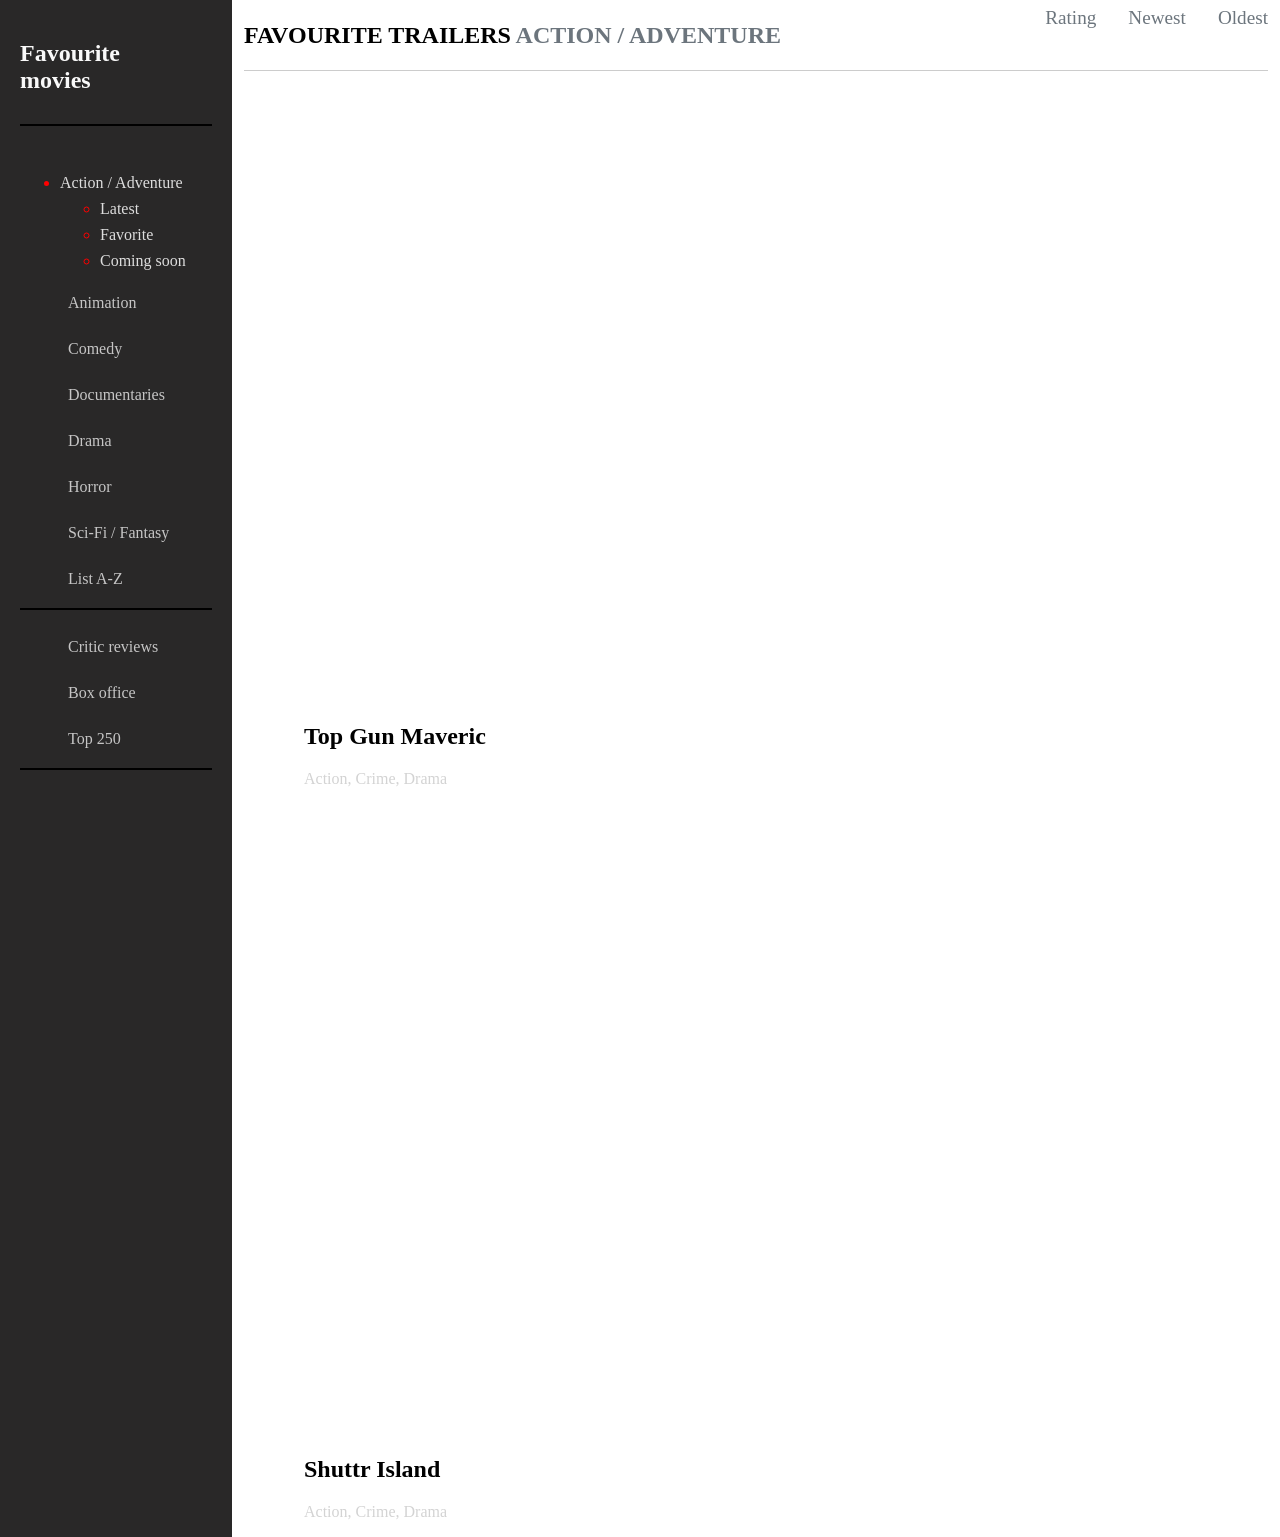
==== index.html @ a216748c "Add files via upload" ====
<!DOCTYPE html>
<html lang="en">

<head>
    <meta charset="UTF-8">
    <title>Favourite movies</title>
    <link rel="stylesheet" href="index.css">
</head>

<body>
    <aside id="aside">
        <h1>Favourite <br> movies</h1>
        <div id="listedMovies">
            <ul>
                <li>
                    <a href="#">Action / Adventure</a>
                    <ul>
                        <li><a href="#">Latest</a></li>
                        <li><a href="#">Favorite</a></li>
                        <li><a href="#">Coming soon</a></li>
                    </ul>
                </li>
            </ul>
        </div>
        <div id="genre" class="menu">
            <ul>
                <li><a href="#">Animation</a></li>
                <li><a href="#">Comedy</a></li>
                <li><a href="#">Documentaries</a></li>
                <li><a href="#">Drama</a></li>
                <li><a href="#">Horror</a></li>
                <li><a href="#">Sci-Fi / Fantasy</a></li>
                <li><a href="#">List A-Z</a></li>
            </ul>
        </div>
        <div id="extra" class="menu">
            <ul>
                <li><a href="#">Critic reviews</a></li>
                <li><a href="#">Box office</a></li>
                <li><a href="#">Top 250</a></li>
            </ul>
        </div>
    </aside>
    <main id="main">
        <section id="header">
            <div class="headerLeft">
                <h2>FAVOURITE TRAILERS <span>ACTION / ADVENTURE</span></h2>
            </div>
            <div class="headerRight">
                <a href="#">Rating</a>
                <a href="#">Newest</a>
                <a href="#">Oldest</a>
            </div>
        </section>
        <section>
            <div class="videoContainer">
                <iframe src="https://www.youtube.com/embed/IXbnzEHZDPg" title="The Dark Knight Trailer" frameborder="0"
                    allow="accelerometer; autoplay; clipboard-write; encrypted-media; gyroscope; picture-in-picture"
                    allowfullscreen>
                </iframe>
            </div>
            <div class="nameAndGenre">
                <h2>Top Gun Maveric</h2>
                <div class="pColor">
                    <p>Action, Crime, Drama</p>
                </div>
            </div>
        </section>
        <section>
            <div class="videoContainer">
                <iframe src="https://www.youtube.com/embed/v8yrZSkKxTA" title="The Dark Knight Trailer" frameborder="0"
                    allow="accelerometer; autoplay; clipboard-write; encrypted-media; gyroscope; picture-in-picture"
                    allowfullscreen>
                </iframe>
            </div>
            <div class="nameAndGenre">
                <h2>Shuttr Island</h2>
                <div class="pColor">
                    <p>Action, Crime, Drama</p>
                </div>
            </div>
        </section>
    </main>
</body>

</html>
---- index.css ----
body {
    margin: 0;
    min-height: 100vh;
    display: flex;
}

/* HEADER */

#header {
    height: 70px;
    display: flex;
    align-items: center;
    justify-content: space-between;
    border-bottom: 1px solid #ccc;
}

.headerLeft span {
    color: #6c757d;
}

.headerRight {
    display: flex;
    gap: 32px;
    align-items: flex-start;
    padding-bottom: 34px;
}

.headerRight a {
    text-decoration: none;
    color: #6c757d;
    font-size: larger;
    transition: color 0.2s;
}

.headerRight a:hover {
    color: #0d6efd;
}

/* SIDEBAR */

#aside {
    position: sticky;
    top: 0;
    width: 15%;
    padding: 20px;
    color: rgba(255, 255, 255, 0.973);
    background-color: rgb(41, 40, 40);
}

#aside a {
    text-decoration: none;
    color: rgba(255, 255, 255, 0.733);
}

#aside a:hover {
    color: white;
}

#aside>h1 {
    margin-bottom: 30px;
    border-bottom: 2px solid black;
    padding-bottom: 30px;
}

#genre,
#extra {
    border-bottom: 2px solid black;
    margin-bottom: 20px;
}

#aside li {
    margin-bottom: 12px;
}

/* RED DOT MENU */
#listedMovies {
    padding-top: 2px;
}

#listedMovies a {
    color: #ddd;
}

#listedMovies ul ul li {
    margin: 8px 0;
}

#listedMovies li::marker {
    color: red;
}

/* OTHER MENUS */

.menu ul {
    list-style: none;
    margin-bottom: 10px;
}

.menu li {
    padding: 8px;
}

.menu a {
    color: white;
}

/* MAIN */

#main {
    flex: 1;
    padding: 0 12px;
    display: flex;
    flex-direction: column;
    gap: 32px;
}

.nameAndGenre {
    padding-left: 60px;
}

.pColor {
    color: lightgray;
}

/* VIDEO CONTAINER */

.videoContainer {
    width: 95%;
    max-width: 100%;
    height: 600px;
    margin: 0 auto;
}

.videoContainer iframe {
    top: 0;
    left: 0;
    width: 100%;
    height: 100%;
}
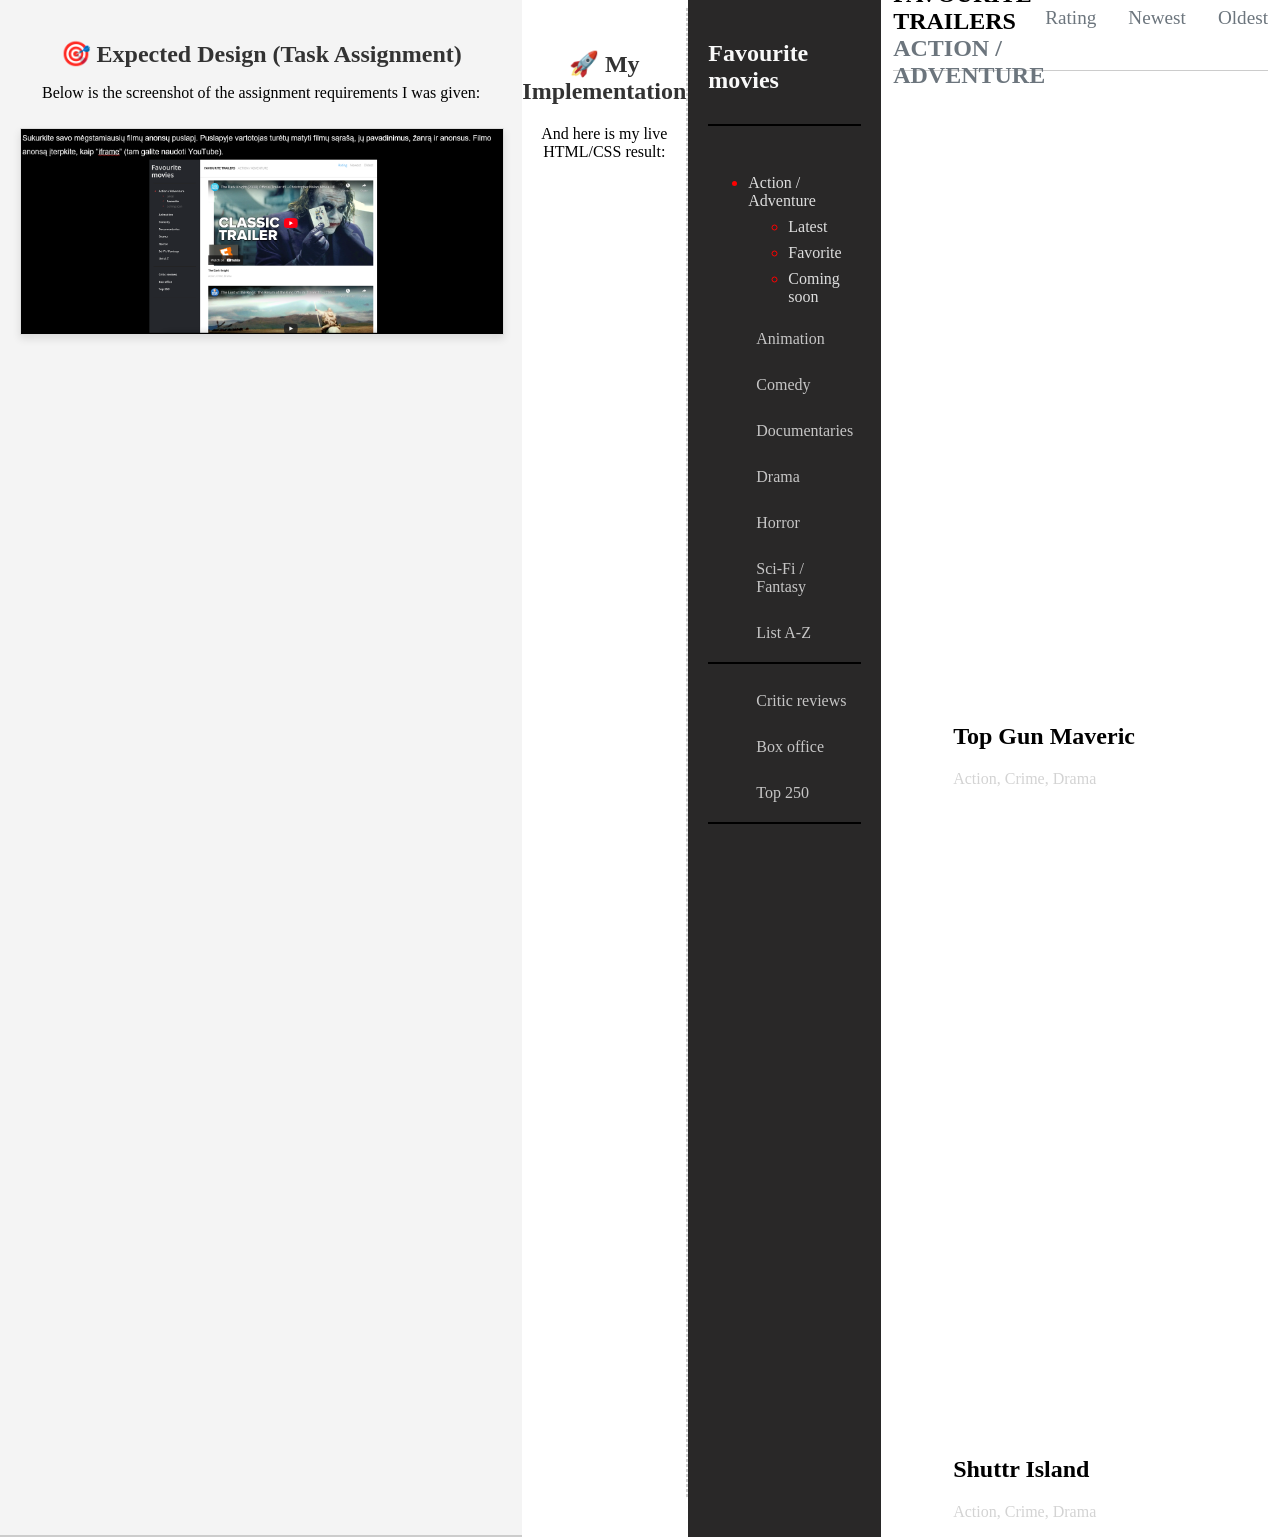
==== commit 4ab19036: "Update index.html" ====
--- a/index.html
+++ b/index.html
@@ -8,6 +8,17 @@
 </head>
 
 <body>
+    <div style="text-align: center; background-color: #f4f4f4; padding: 20px; border-bottom: 2px solid #ccc;">
+    <h2 style="color: #333; margin-bottom: 10px;">🎯 Expected Design (Task Assignment)</h2>
+    <p>Below is the screenshot of the assignment requirements I was given:</p>
+    <img src="uzduotis.png" alt="Expected Result" style="max-width: 100%; height: auto; border: 1px solid #ddd; box-shadow: 0 4px 8px rgba(0,0,0,0.1); margin-top: 10px;">
+</div>
+
+<div style="text-align: center; margin: 30px 0;">
+    <h2 style="color: #333;">🚀 My Implementation</h2>
+    <p>And here is my live HTML/CSS result:</p>
+</div>
+<hr style="border: 1px dashed #ccc; margin-bottom: 40px;">
     <aside id="aside">
         <h1>Favourite <br> movies</h1>
         <div id="listedMovies">
@@ -83,4 +94,4 @@
     </main>
 </body>
 
-</html>+</html>
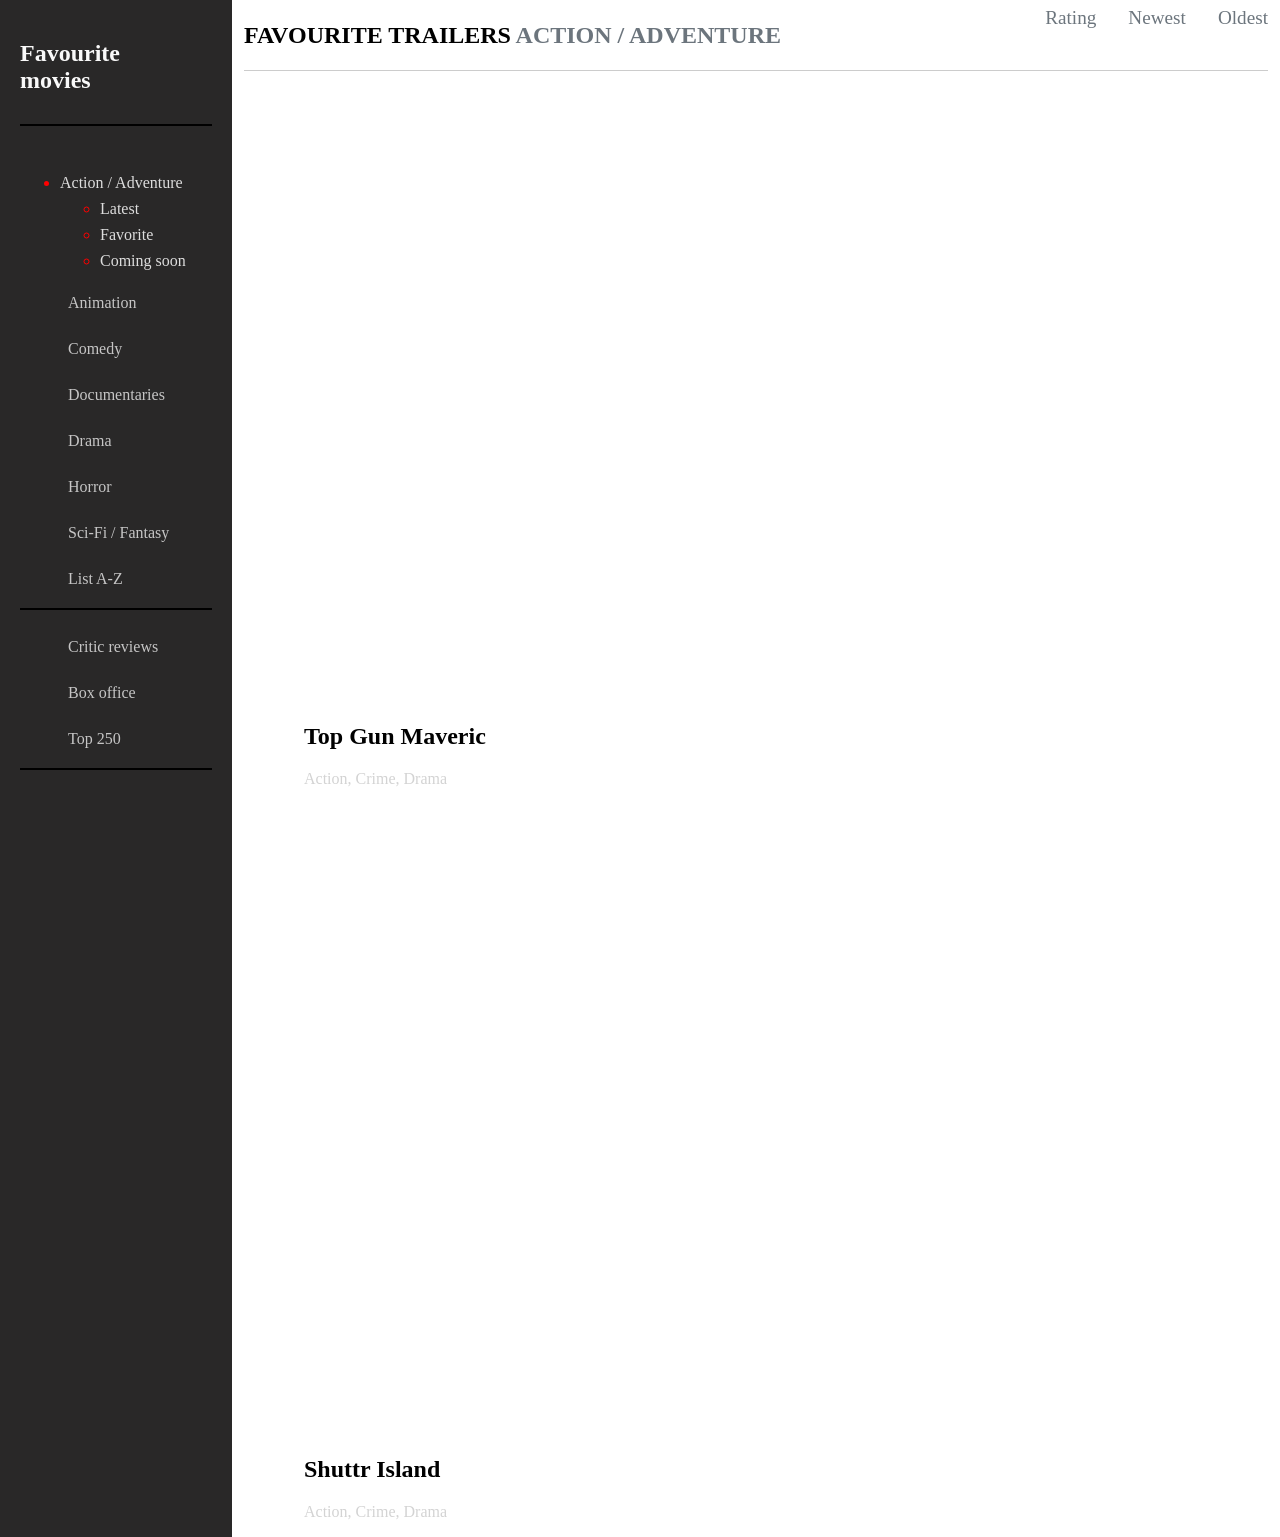
==== commit ab41f999: "Update index.html" ====
--- a/index.html
+++ b/index.html
@@ -8,17 +8,7 @@
 </head>
 
 <body>
-    <div style="text-align: center; background-color: #f4f4f4; padding: 20px; border-bottom: 2px solid #ccc;">
-    <h2 style="color: #333; margin-bottom: 10px;">🎯 Expected Design (Task Assignment)</h2>
-    <p>Below is the screenshot of the assignment requirements I was given:</p>
-    <img src="uzduotis.png" alt="Expected Result" style="max-width: 100%; height: auto; border: 1px solid #ddd; box-shadow: 0 4px 8px rgba(0,0,0,0.1); margin-top: 10px;">
-</div>
 
-<div style="text-align: center; margin: 30px 0;">
-    <h2 style="color: #333;">🚀 My Implementation</h2>
-    <p>And here is my live HTML/CSS result:</p>
-</div>
-<hr style="border: 1px dashed #ccc; margin-bottom: 40px;">
     <aside id="aside">
         <h1>Favourite <br> movies</h1>
         <div id="listedMovies">
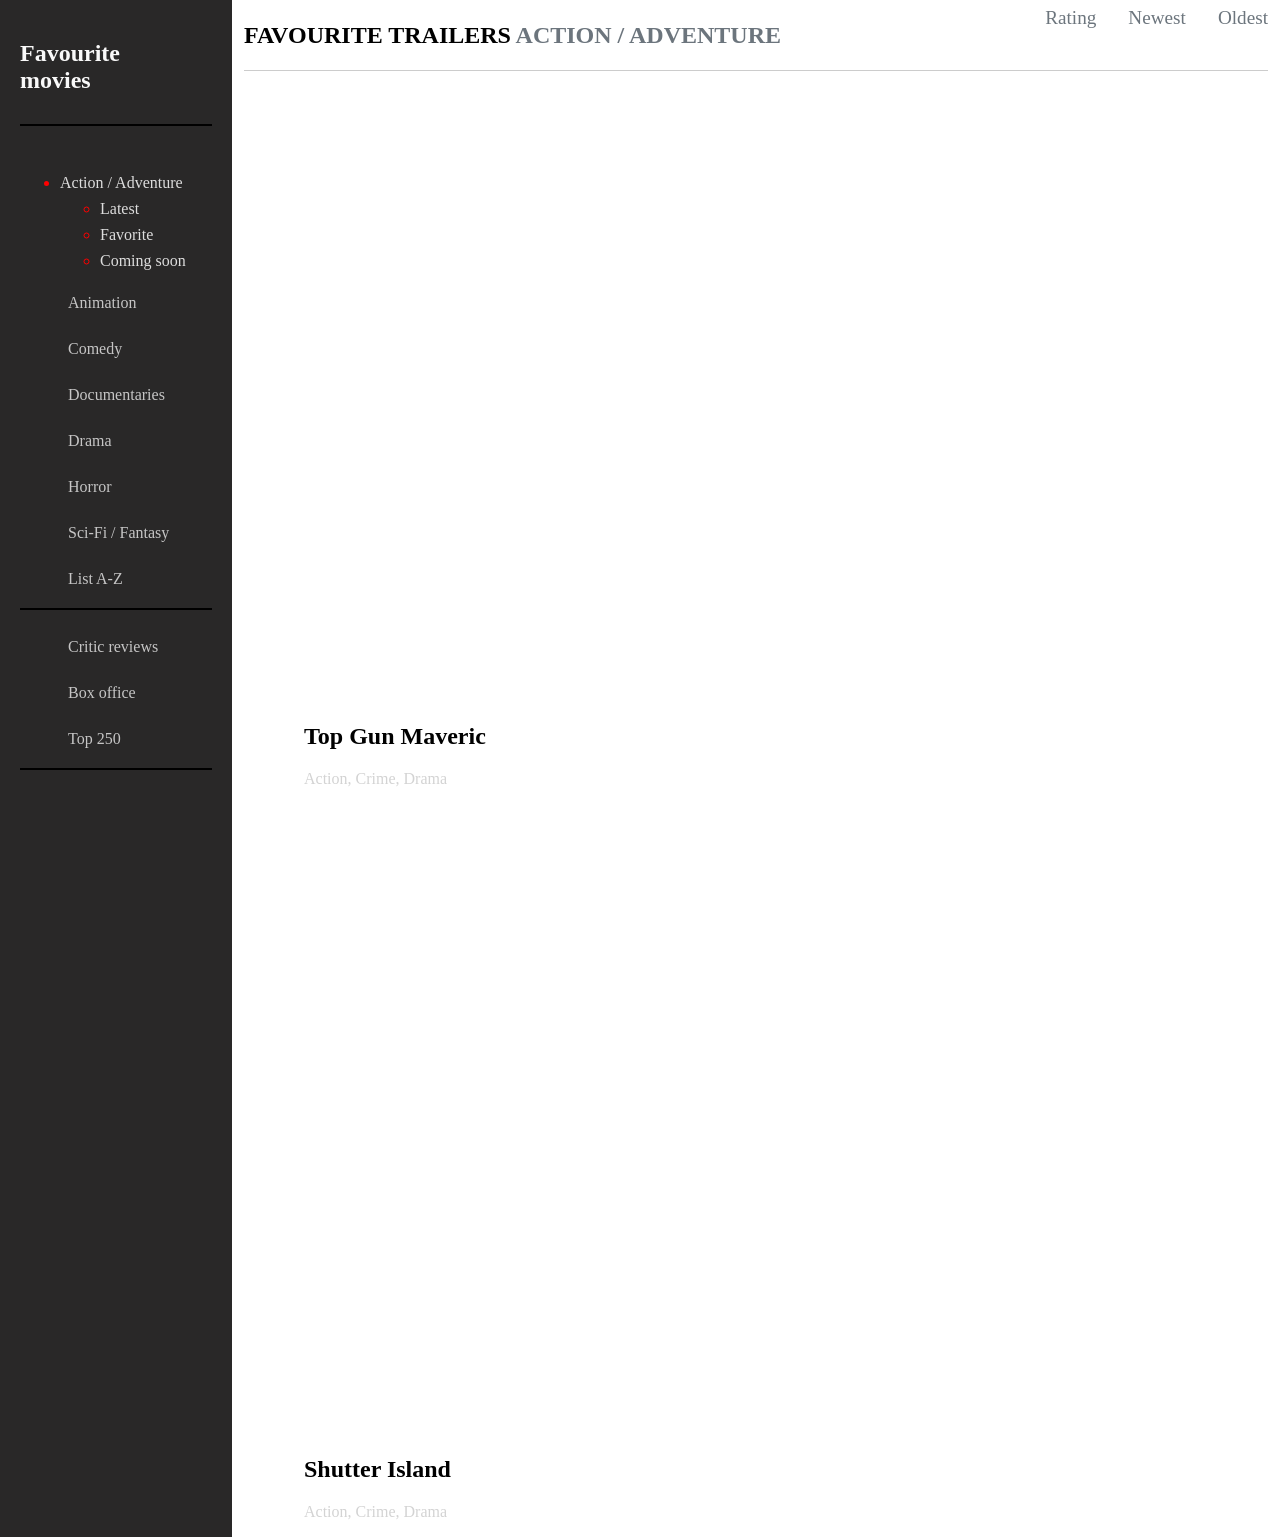
==== commit a7fa7287: "Update index.html" ====
--- a/index.html
+++ b/index.html
@@ -75,7 +75,7 @@
                 </iframe>
             </div>
             <div class="nameAndGenre">
-                <h2>Shuttr Island</h2>
+                <h2>Shutter Island</h2>
                 <div class="pColor">
                     <p>Action, Crime, Drama</p>
                 </div>
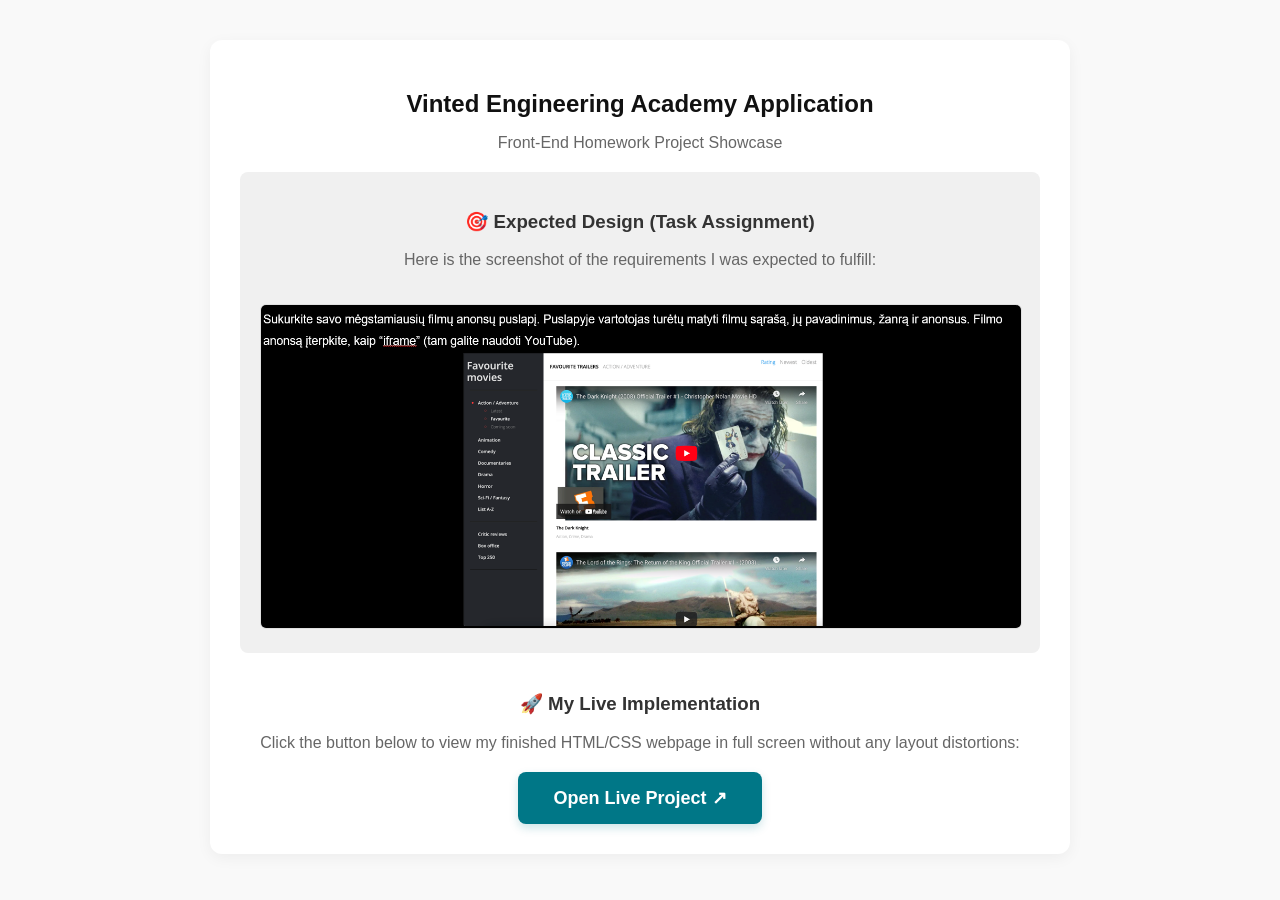
==== commit 12c96c07: "Create index.html" ====
--- a/index.html
+++ b/index.html
@@ -1,87 +1,83 @@
-<!DOCTYPE html>
-<html lang="en">
-
-<head>
-    <meta charset="UTF-8">
-    <title>Favourite movies</title>
-    <link rel="stylesheet" href="index.css">
-</head>
-
-<body>
-
-    <aside id="aside">
-        <h1>Favourite <br> movies</h1>
-        <div id="listedMovies">
-            <ul>
-                <li>
-                    <a href="#">Action / Adventure</a>
-                    <ul>
-                        <li><a href="#">Latest</a></li>
-                        <li><a href="#">Favorite</a></li>
-                        <li><a href="#">Coming soon</a></li>
-                    </ul>
-                </li>
-            </ul>
-        </div>
-        <div id="genre" class="menu">
-            <ul>
-                <li><a href="#">Animation</a></li>
-                <li><a href="#">Comedy</a></li>
-                <li><a href="#">Documentaries</a></li>
-                <li><a href="#">Drama</a></li>
-                <li><a href="#">Horror</a></li>
-                <li><a href="#">Sci-Fi / Fantasy</a></li>
-                <li><a href="#">List A-Z</a></li>
-            </ul>
-        </div>
-        <div id="extra" class="menu">
-            <ul>
-                <li><a href="#">Critic reviews</a></li>
-                <li><a href="#">Box office</a></li>
-                <li><a href="#">Top 250</a></li>
-            </ul>
-        </div>
-    </aside>
-    <main id="main">
-        <section id="header">
-            <div class="headerLeft">
-                <h2>FAVOURITE TRAILERS <span>ACTION / ADVENTURE</span></h2>
-            </div>
-            <div class="headerRight">
-                <a href="#">Rating</a>
-                <a href="#">Newest</a>
-                <a href="#">Oldest</a>
-            </div>
-        </section>
-        <section>
-            <div class="videoContainer">
-                <iframe src="https://www.youtube.com/embed/IXbnzEHZDPg" title="The Dark Knight Trailer" frameborder="0"
-                    allow="accelerometer; autoplay; clipboard-write; encrypted-media; gyroscope; picture-in-picture"
-                    allowfullscreen>
-                </iframe>
-            </div>
-            <div class="nameAndGenre">
-                <h2>Top Gun Maveric</h2>
-                <div class="pColor">
-                    <p>Action, Crime, Drama</p>
-                </div>
-            </div>
-        </section>
-        <section>
-            <div class="videoContainer">
-                <iframe src="https://www.youtube.com/embed/v8yrZSkKxTA" title="The Dark Knight Trailer" frameborder="0"
-                    allow="accelerometer; autoplay; clipboard-write; encrypted-media; gyroscope; picture-in-picture"
-                    allowfullscreen>
-                </iframe>
-            </div>
-            <div class="nameAndGenre">
-                <h2>Shutter Island</h2>
-                <div class="pColor">
-                    <p>Action, Crime, Drama</p>
-                </div>
-            </div>
-        </section>
-    </main>
-</body>
-
-</html>
+<!DOCTYPE html>
+<html lang="lt">
+<head>
+    <meta charset="UTF-8">
+    <meta name="viewport" content="width=device-width, initial-scale=1.0">
+    <title>Vinted Academy Application - Project Showcase</title>
+    <style>
+        body {
+            font-family: -apple-system, BlinkMacSystemFont, "Segoe UI", Roboto, Helvetica, Arial, sans-serif;
+            background-color: #f9f9f9;
+            color: #333;
+            margin: 0;
+            padding: 40px 20px;
+            display: flex;
+            flex-direction: column;
+            align-items: center;
+        }
+        .container {
+            max-width: 800px;
+            background: white;
+            padding: 30px;
+            border-radius: 12px;
+            box-shadow: 0 4px 15px rgba(0,0,0,0.05);
+            text-align: center;
+        }
+        h2 { color: #111; margin-bottom: 5px; }
+        p { color: #666; margin-bottom: 20px; }
+        .badge {
+            background-color: #f0f0f0;
+            padding: 20px;
+            border-radius: 8px;
+            margin-bottom: 30px;
+        }
+        .badge img {
+            max-width: 100%;
+            height: auto;
+            border: 1px solid #e0e0e0;
+            border-radius: 6px;
+            margin-top: 15px;
+        }
+        .btn {
+            display: inline-block;
+            background-color: #007787; /* Graži teal/mėlyna spalva */
+            color: white;
+            text-decoration: none;
+            padding: 15px 35px;
+            font-size: 18px;
+            font-weight: bold;
+            border-radius: 8px;
+            transition: background-color 0.2s ease, transform 0.1s ease;
+            box-shadow: 0 4px 10px rgba(0, 119, 135, 0.2);
+        }
+        .btn:hover {
+            background-color: #005f6c;
+            transform: translateY(-2px);
+        }
+        .btn:active {
+            transform: translateY(0);
+        }
+    </style>
+</head>
+<body>
+
+    <div class="container">
+        <h2>Vinted Engineering Academy Application</h2>
+        <p>Front-End Homework Project Showcase</p>
+
+        <div class="badge">
+            <h3>🎯 Expected Design (Task Assignment)</h3>
+            <p>Here is the screenshot of the requirements I was expected to fulfill:</p>
+            <img src="uzduotis.png" alt="Expected Result">
+        </div>
+
+        <div style="margin-top: 40px;">
+            <h3>🚀 My Live Implementation</h3>
+            <p>Click the button below to view my finished HTML/CSS webpage in full screen without any layout distortions:</p>
+            
+            <a href="projektas.html" target="_blank" class="btn">Open Live Project ↗</a>
+        </div>
+    </div>
+
+</body>
+</html>
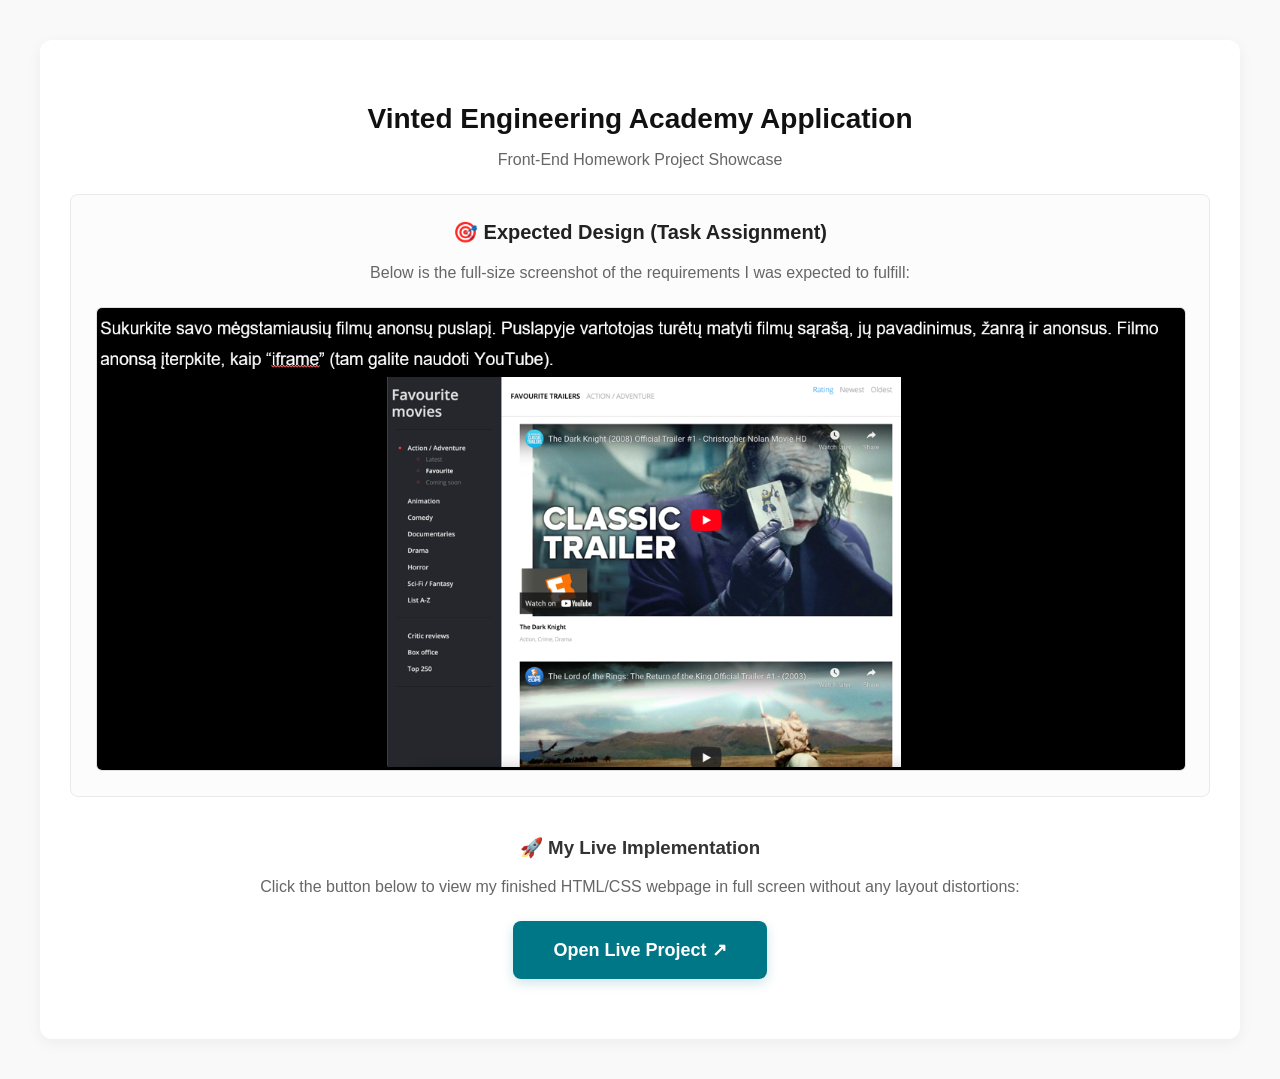
==== commit 29785d3d: "Update index.html" ====
--- a/index.html
+++ b/index.html
@@ -1,5 +1,5 @@
 <!DOCTYPE html>
-<html lang="lt">
+<html lang="en">
 <head>
     <meta charset="UTF-8">
     <meta name="viewport" content="width=device-width, initial-scale=1.0">
@@ -16,39 +16,57 @@
             align-items: center;
         }
         .container {
-            max-width: 800px;
+            width: 100%;
+            max-width: 1200px; /* Padidintas bendras plotis nuo 800px iki 1200px */
             background: white;
-            padding: 30px;
+            padding: 40px 30px;
             border-radius: 12px;
             box-shadow: 0 4px 15px rgba(0,0,0,0.05);
             text-align: center;
+            box-sizing: border-box;
         }
-        h2 { color: #111; margin-bottom: 5px; }
-        p { color: #666; margin-bottom: 20px; }
-        .badge {
-            background-color: #f0f0f0;
-            padding: 20px;
+        h2 { color: #111; margin-bottom: 5px; font-size: 28px; }
+        p { color: #666; margin-bottom: 25px; font-size: 16px; }
+        
+        /* Sekcija pritaikyta dideliam ir aiškiam vaizdui */
+        .showcase-box {
+            background-color: #fcfcfc;
+            padding: 25px;
+            border: 1px solid #eaeaea;
             border-radius: 8px;
-            margin-bottom: 30px;
+            margin-bottom: 40px;
         }
-        .badge img {
-            max-width: 100%;
+        .showcase-box h3 {
+            margin-top: 0;
+            font-size: 20px;
+            color: #222;
+        }
+        .image-wrapper {
+            width: 100%;
+            overflow-x: auto; /* Jei nuotrauka milžiniška, leis patogiai prasukti */
+            margin-top: 20px;
+            border-radius: 6px;
+            border: 1px solid #e0e0e0;
+            background: #fff;
+        }
+        .image-wrapper img {
+            display: block;
+            width: 100%; /* Priverčia nuotrauką išnaudoti visą naują platų konteinerį */
             height: auto;
-            border: 1px solid #e0e0e0;
-            border-radius: 6px;
-            margin-top: 15px;
+            object-fit: contain;
         }
+        
         .btn {
             display: inline-block;
-            background-color: #007787; /* Graži teal/mėlyna spalva */
+            background-color: #007787;
             color: white;
             text-decoration: none;
-            padding: 15px 35px;
+            padding: 18px 40px;
             font-size: 18px;
             font-weight: bold;
             border-radius: 8px;
             transition: background-color 0.2s ease, transform 0.1s ease;
-            box-shadow: 0 4px 10px rgba(0, 119, 135, 0.2);
+            box-shadow: 0 4px 12px rgba(0, 119, 135, 0.2);
         }
         .btn:hover {
             background-color: #005f6c;
@@ -65,17 +83,20 @@
         <h2>Vinted Engineering Academy Application</h2>
         <p>Front-End Homework Project Showcase</p>
 
-        <div class="badge">
+        <div class="showcase-box">
             <h3>🎯 Expected Design (Task Assignment)</h3>
-            <p>Here is the screenshot of the requirements I was expected to fulfill:</p>
-            <img src="uzduotis.png" alt="Expected Result">
+            <p>Below is the full-size screenshot of the requirements I was expected to fulfill:</p>
+            <div class="image-wrapper">
+                <img src="uzduotis.png" alt="Expected Result">
+            </div>
         </div>
 
-        <div style="margin-top: 40px;">
+        <div style="margin-top: 40px; margin-bottom: 20px;">
             <h3>🚀 My Live Implementation</h3>
             <p>Click the button below to view my finished HTML/CSS webpage in full screen without any layout distortions:</p>
             
-            <a href="projektas.html" target="_blank" class="btn">Open Live Project ↗</a>
+            <!-- Atnaujinta nuoroda į project.html -->
+            <a href="project.html" target="_blank" class="btn">Open Live Project ↗</a>
         </div>
     </div>
 
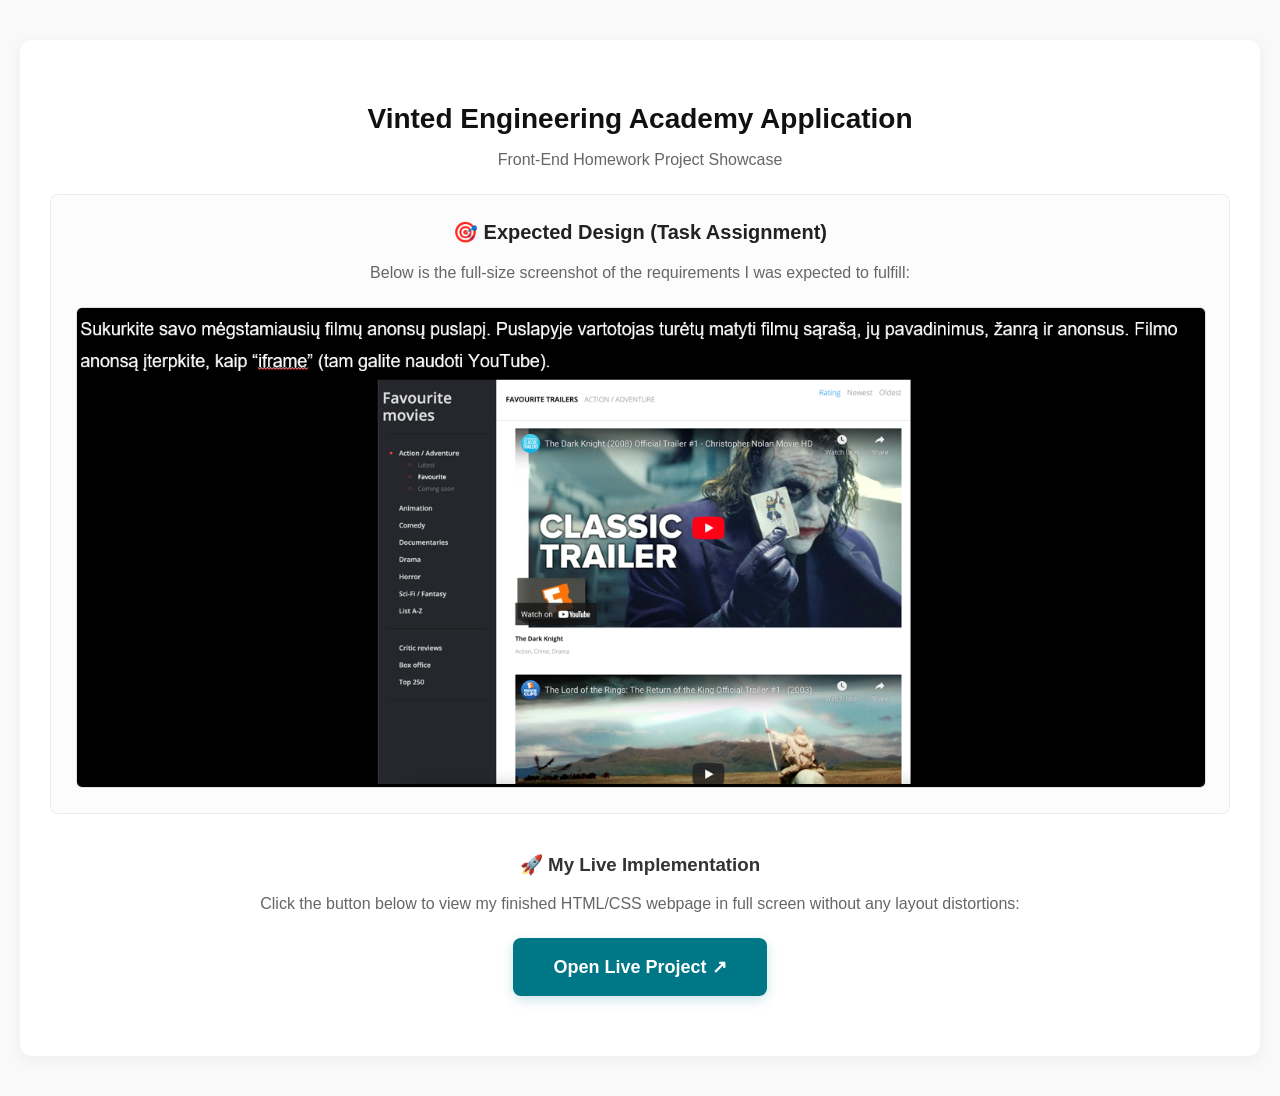
==== commit fd1bd577: "Update index.html" ====
--- a/index.html
+++ b/index.html
@@ -17,7 +17,7 @@
         }
         .container {
             width: 100%;
-            max-width: 1200px; /* Padidintas bendras plotis nuo 800px iki 1200px */
+            max-width: 1500px; 
             background: white;
             padding: 40px 30px;
             border-radius: 12px;
@@ -28,7 +28,6 @@
         h2 { color: #111; margin-bottom: 5px; font-size: 28px; }
         p { color: #666; margin-bottom: 25px; font-size: 16px; }
         
-        /* Sekcija pritaikyta dideliam ir aiškiam vaizdui */
         .showcase-box {
             background-color: #fcfcfc;
             padding: 25px;
@@ -43,7 +42,7 @@
         }
         .image-wrapper {
             width: 100%;
-            overflow-x: auto; /* Jei nuotrauka milžiniška, leis patogiai prasukti */
+            overflow-x: auto;
             margin-top: 20px;
             border-radius: 6px;
             border: 1px solid #e0e0e0;
@@ -51,7 +50,7 @@
         }
         .image-wrapper img {
             display: block;
-            width: 100%; /* Priverčia nuotrauką išnaudoti visą naują platų konteinerį */
+            width: 100%; 
             height: auto;
             object-fit: contain;
         }
@@ -95,7 +94,6 @@
             <h3>🚀 My Live Implementation</h3>
             <p>Click the button below to view my finished HTML/CSS webpage in full screen without any layout distortions:</p>
             
-            <!-- Atnaujinta nuoroda į project.html -->
             <a href="project.html" target="_blank" class="btn">Open Live Project ↗</a>
         </div>
     </div>
